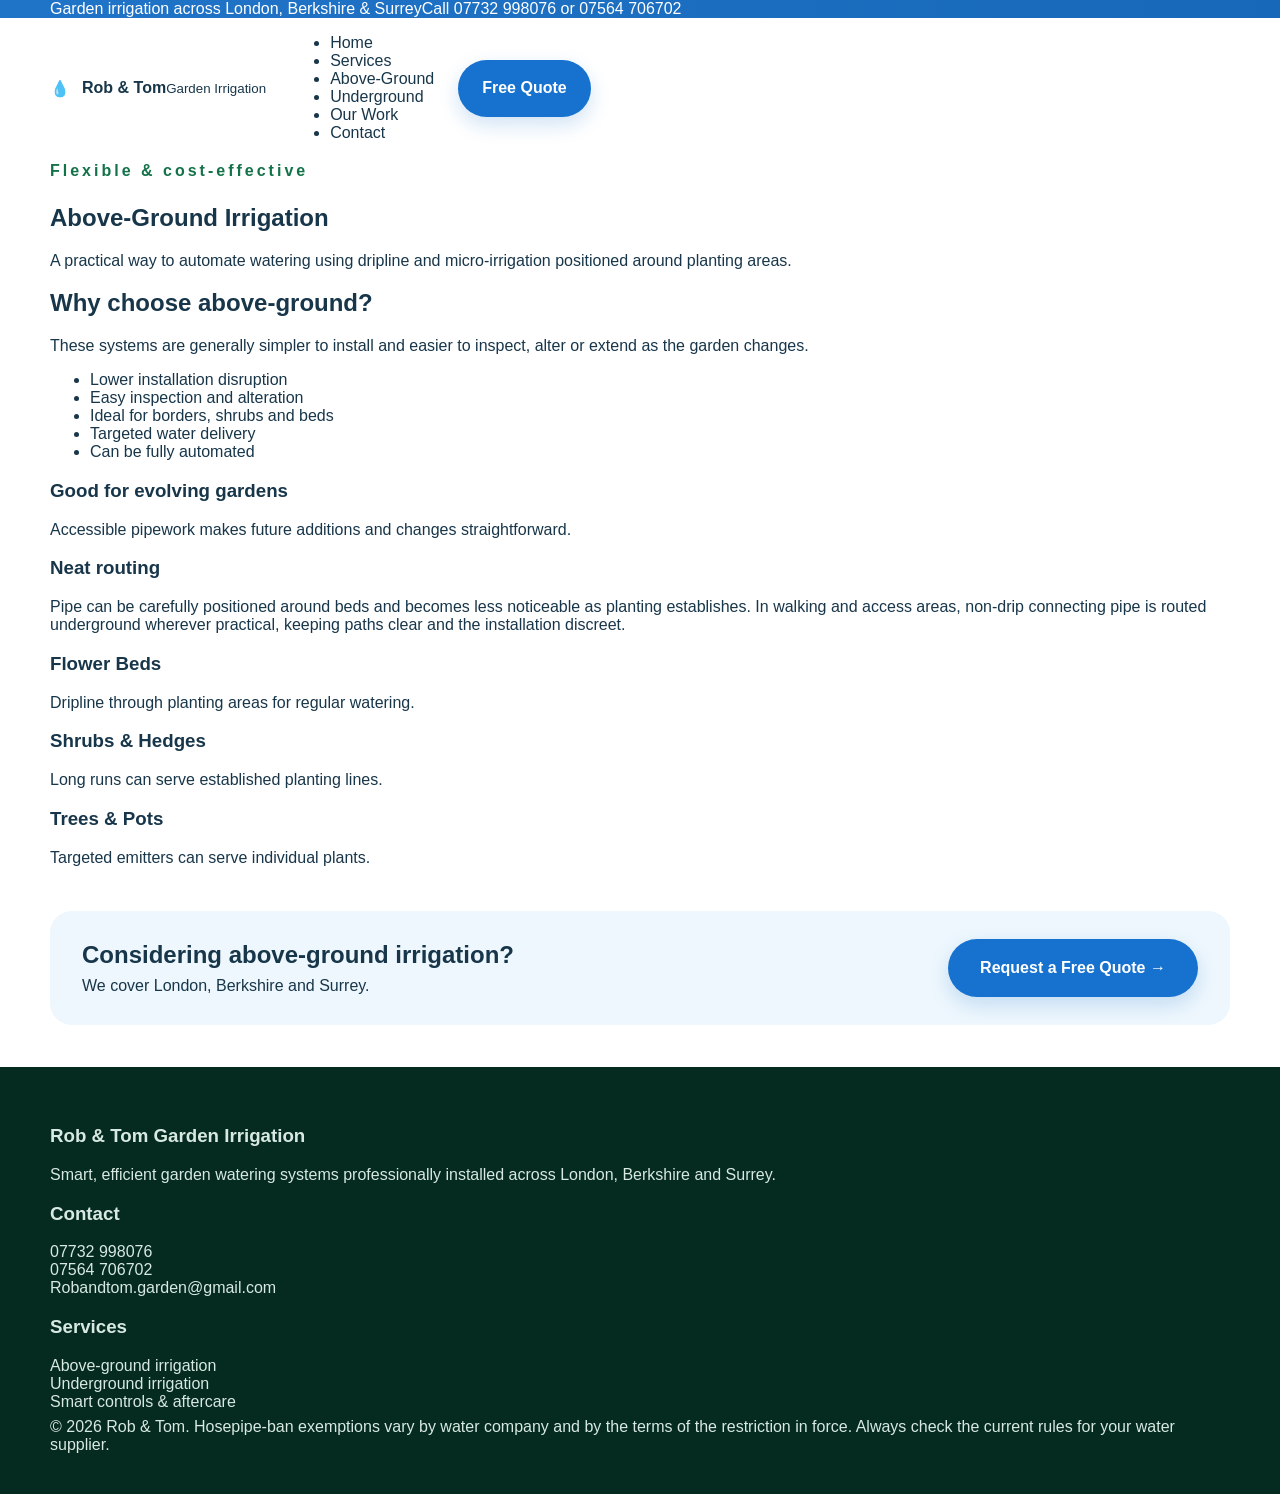
==== above-ground.html @ 2b103bba "Add files via upload" ====
<!doctype html><html lang="en"><head><meta charset="utf-8"><meta name="viewport" content="width=device-width,initial-scale=1"><title>Above-Ground Garden Irrigation | Rob & Tom</title><meta name="description" content="Above-ground drip irrigation systems in London, Berkshire and Surrey."><link rel="stylesheet" href="styles.css"></head><body><div class="topbar"><div class="wrap"><span>Garden irrigation across London, Berkshire &amp; Surrey</span><span>Call 07732 998076 or 07564 706702</span></div></div><header><div class="wrap nav"><a class="brand" href="index.html"><span class="mark">💧</span><span><b>Rob &amp; Tom</b><small>Garden Irrigation</small></span></a><nav><button class="menu-btn" aria-label="Open menu">☰</button><ul><li><a href="index.html" class="">Home</a></li><li><a href="services.html" class="">Services</a></li><li><a href="above-ground.html" class="active">Above-Ground</a></li><li><a href="underground.html" class="">Underground</a></li><li><a href="our-work.html" class="">Our Work</a></li><li><a href="contact.html" class="">Contact</a></li></ul></nav><a class="btn btn-primary" href="contact.html">Free Quote</a></div></header><main><section class="page-hero"><div class="wrap"><div class="eyebrow">Flexible &amp; cost-effective</div><h1>Above-Ground Irrigation</h1><p class="lead">A practical way to automate watering using dripline and micro-irrigation positioned around planting areas.</p></div></section><section><div class="wrap split"><div><h2>Why choose above-ground?</h2><p>These systems are generally simpler to install and easier to inspect, alter or extend as the garden changes.</p><ul class="checks"><li>Lower installation disruption</li><li>Easy inspection and alteration</li><li>Ideal for borders, shrubs and beds</li><li>Targeted water delivery</li><li>Can be fully automated</li></ul></div><div class="card"><h3>Good for evolving gardens</h3><p>Accessible pipework makes future additions and changes straightforward.</p><h3>Neat routing</h3><p>Pipe can be carefully positioned around beds and becomes less noticeable as planting establishes. In walking and access areas, non-drip connecting pipe is routed underground wherever practical, keeping paths clear and the installation discreet.</p></div></div></section><section class="soft"><div class="wrap"><div class="cards"><div class="card"><h3>Flower Beds</h3><p>Dripline through planting areas for regular watering.</p></div><div class="card"><h3>Shrubs &amp; Hedges</h3><p>Long runs can serve established planting lines.</p></div><div class="card"><h3>Trees &amp; Pots</h3><p>Targeted emitters can serve individual plants.</p></div></div></div></section><section class="quote-panel">
  <div class="wrap quote-panel-inner">

    <div>
      <h2>Considering above-ground irrigation?</h2>
      <p>We cover London, Berkshire and Surrey.</p>
    </div>

    <a class="btn btn-primary quote-button" href="contact.html">
      Request a Free Quote →
    </a>

  </div>
</section></main><footer><div class="wrap"><div class="footer-grid"><div><h3>Rob &amp; Tom Garden Irrigation</h3><p>Smart, efficient garden watering systems professionally installed across London, Berkshire and Surrey.</p></div><div><h3>Contact</h3><p><a href="tel:+447732998076">07732 998076</a><br><a href="tel:+447564706702">07564 706702</a><br><a href="mailto:robandtomwi@gmail.com">Robandtom.garden@gmail.com</a></p></div><div><h3>Services</h3><p><a href="above-ground.html">Above-ground irrigation</a><br><a href="underground.html">Underground irrigation</a><br><a href="services.html">Smart controls &amp; aftercare</a></p></div></div><div class="small">© 2026 Rob &amp; Tom. Hosepipe-ban exemptions vary by water company and by the terms of the restriction in force. Always check the current rules for your water supplier.</div></div></footer><script src="script.js"></script></body></html>
---- styles.css ----
/* =========================================================
   ROB & TOM GARDEN IRRIGATION
   Homepage styles
   Matched to the new index.html
   ========================================================= */


/* ---------- BASIC RESET ---------- */

* {
  box-sizing: border-box;
}

html {
  scroll-behavior: smooth;
}

body {
  margin: 0;
  font-family: Arial, Helvetica, sans-serif;
  color: #18364a;
  background: #ffffff;
}

img {
  display: block;
  max-width: 100%;
}

a {
  color: inherit;
  text-decoration: none;
}

.wrap {
  width: min(1180px, calc(100% - 40px));
  margin: 0 auto;
}


/* =========================================================
   TOP BAR
   ========================================================= */

.topbar {
  background: linear-gradient(90deg, #2074c8, #1768b8);
  color: #ffffff;
}

.topbar-inner {
  min-height: 46px;
  display: flex;
  justify-content: space-between;
  align-items: center;
  gap: 24px;
  font-size: 14px;
  font-weight: 600;
}


/* =========================================================
   HEADER
   ========================================================= */

.site-header {
  position: relative;
  z-index: 50;
  background: rgba(255, 255, 255, 0.98);
  border-bottom: 1px solid #e4edf2;
}

.nav {
  min-height: 106px;
  display: flex;
  align-items: center;
  gap: 24px;
}

.brand {
  display: flex;
  align-items: center;
  gap: 12px;
  flex-shrink: 0;
}

.brand-drop {
  font-size: 47px;
  line-height: 1;
}

.brand-text {
  display: flex;
  flex-direction: column;
}

.brand-text strong {
  color: #136b9f;
  font-size: 29px;
  line-height: 1;
}

.brand-text small {
  margin-top: 6px;
  color: #187344;
  font-size: 11px;
  font-weight: 800;
  letter-spacing: 3px;
}

.main-nav {
  margin-left: auto;
}

.nav-links {
  display: flex;
  align-items: center;
  gap: 24px;
  list-style: none;
  margin: 0;
  padding: 0;
}

.nav-links a {
  display: block;
  padding: 12px 0;
  color: #173448;
  font-size: 14px;
  font-weight: 600;
}

.nav-links a:hover,
.nav-links a.active {
  color: #176fc2;
}

.nav-links a.active {
  border-bottom: 2px solid #176fc2;
}

.menu-btn {
  display: none;
  border: 0;
  padding: 8px;
  background: transparent;
  color: #166ca0;
  font-size: 32px;
  cursor: pointer;
}


/* =========================================================
   BUTTONS
   ========================================================= */

.btn {
  display: inline-flex;
  align-items: center;
  justify-content: center;
  gap: 10px;

  border-radius: 999px;

  font-weight: 800;
  text-align: center;

  transition:
    transform 0.18s ease,
    box-shadow 0.18s ease;
}

.btn:hover {
  transform: translateY(-1px);
}

.header-quote {
  flex-shrink: 0;
  padding: 14px 20px;

  background: #1772cf;
  color: white;

  font-size: 13px;

  box-shadow: 0 6px 18px rgba(23, 114, 207, 0.17);
}

.btn-primary {
  min-height: 57px;
  padding: 0 24px;

  background: #1772cf;
  color: #ffffff;

  font-size: 16px;

  box-shadow: 0 8px 20px rgba(23, 114, 207, 0.2);
}

.btn-call {
  min-height: 57px;
  padding: 0 24px;

  background: #087844;
  color: #ffffff;

  font-size: 16px;

  box-shadow: 0 8px 20px rgba(8, 120, 68, 0.18);
}


/* =========================================================
   HERO
   ========================================================= */

.hero {
  position: relative;
  overflow: hidden;

  min-height: 720px;

  background: #ffffff;
}


/*
   Garden image.

   The page still works before hero-garden.png is uploaded.
   Until then you will simply see the light fallback background.
*/

   .hero-equipment {
  position: absolute;
  left: 3%;
  bottom: 18px;
  width: min(42vw, 620px);
  height: auto;
  z-index: 4;
  object-fit: contain;
  pointer-events: none;
}
.hero-garden {
  position: absolute;

  top: 0;
  right: 0;
  bottom: 0;
  left: 41%;

  z-index: 0;

  background-color: #edf7f1;

  background-image:
    linear-gradient(
      90deg,
      #ffffff 0%,
      rgba(255,255,255,0.97) 6%,
      rgba(255,255,255,0.78) 18%,
      rgba(255,255,255,0.28) 35%,
      rgba(255,255,255,0) 54%
    ),
    url("%20hero-garden.png");
  background-size: cover;
  background-position: center;
  background-repeat: no-repeat;
}


/*
   A soft white fade behind the text.
   This keeps the words readable without making
   the garden look like a rectangular photograph.
*/

.hero::after {
  content: "";

  position: absolute;
  inset: 0;

  z-index: 1;

  pointer-events: none;

  background:
    linear-gradient(
      90deg,
      #ffffff 0%,
      #ffffff 34%,
      rgba(255,255,255,0.94) 42%,
      rgba(255,255,255,0.56) 53%,
      rgba(255,255,255,0) 69%
    );
}

.hero-layout {
  position: relative;
  z-index: 3;

  min-height: 625px;

  display: flex;
  align-items: flex-start;

  padding-top: 62px;
  padding-bottom: 165px;
}

.hero-content {
  width: 56%;
  max-width: 675px;
}

.eyebrow {
  margin: 0 0 20px;

  color: #137248;

  font-size: 16px;
  line-height: 1.6;
  font-weight: 800;

  letter-spacing: 3px;
}

.hero h1 {
  margin: 0;

  font-size: clamp(52px, 5vw, 76px);
  line-height: 0.98;

  letter-spacing: -3px;
}

.hero h1 span {
  display: block;
}

.hero-green {
  color: #075c38;
}

.hero-blue {
  margin-top: 8px;
  color: #176cc4;
}

.hero-description {
  max-width: 590px;

  margin: 27px 0 0;

  color: #345367;

  font-size: 20px;
  line-height: 1.55;
}

.hero-script {
  margin: 20px 0 0;

  color: #13814e;

  font-family: Georgia, "Times New Roman", serif;
  font-style: italic;

  font-size: 31px;
  line-height: 1.1;
}

.hero-actions {
  display: flex;
  flex-wrap: wrap;

  gap: 12px;

  margin-top: 27px;
}


/* =========================================================
   IRRIGATION EQUIPMENT
   ========================================================= */

/*
   The index already contains the correct image position.

   It is deliberately hidden until we add the real
   hero-equipment.png file in the next step.

   This prevents a broken-image symbol appearing now.
*/

.hero-equipment {
    display: block;
    position: absolute;
    z-index: 4;
    left: 3%;
    bottom: 18px;
    width: min(42vw, 620px);
}

.hero-equipment img {
    display: block;
    width: 100%;
    height: auto;
}


/* =========================================================
   BENEFITS PANEL
   ========================================================= */

.benefits-panel {
  position: absolute;

  z-index: 8;

  left: 50%;
  bottom: 24px;

  transform: translateX(-50%);

  display: grid;
  grid-template-columns: repeat(4, 1fr);

  background: rgba(255, 255, 255, 0.97);

  border: 1px solid rgba(215, 229, 236, 0.95);
  border-radius: 23px;

  box-shadow: 0 15px 42px rgba(29, 65, 79, 0.15);

  padding: 22px 15px;
}

.benefit {
  display: flex;
  align-items: flex-start;
  gap: 12px;

  min-width: 0;

  padding: 9px 18px;

  border-right: 1px solid #dce8ed;
}

.benefit:last-child {
  border-right: none;
}

.benefit-icon {
  flex-shrink: 0;

  width: 38px;

  font-size: 29px;
  line-height: 1;
}

.benefit strong {
  color: #08633d;

  font-size: 12px;

  letter-spacing: 0.5px;
}

.benefit p {
  margin: 7px 0 0;

  color: #536a77;

  font-size: 13px;
  line-height: 1.45;
}


/* =========================================================
   INTRO SECTION
   ========================================================= */

.intro-section {
  padding: 90px 0;
}

.section-label {
  margin: 0;

  color: #157345;

  font-size: 13px;
  font-weight: 800;

  letter-spacing: 2.5px;
}

.intro-section h2,
.technology-section h2,
.hosepipe-section h2,
.final-cta h2 {
  margin: 14px 0 18px;

  color: #073f2b;

  font-size: clamp(35px, 4vw, 50px);
  line-height: 1.1;

  letter-spacing: -1px;
}

.section-lead {
  max-width: 850px;

  margin: 0;

  color: #566c78;

  font-size: 19px;
  line-height: 1.65;
}


/* =========================================================
   SERVICE CARDS
   ========================================================= */

.service-cards {
  display: grid;
  grid-template-columns: repeat(3, 1fr);

  gap: 22px;

  margin-top: 42px;
}

.service-card {
  padding: 30px;

  background: #f5fafb;

  border: 1px solid #e1ecef;
  border-radius: 21px;
}

.service-card h3 {
  margin: 0 0 16px;

  color: #0b6040;

  font-size: 23px;
}

.service-card p {
  margin: 0;

  color: #58707c;

  font-size: 16px;
  line-height: 1.65;
}

.service-card a {
  display: inline-block;

  margin-top: 22px;

  color: #176fc2;

  font-weight: 800;
}


/* =========================================================
   TECHNOLOGY SECTION
   ========================================================= */

.technology-section {
  padding: 90px 0;

  background: #eef8f4;
}

.technology-grid {
  display: grid;
  grid-template-columns: 1.05fr 0.95fr;

  gap: 65px;

  align-items: center;
}

.technology-section p {
  color: #536b77;

  font-size: 17px;
  line-height: 1.7;
}

.feature-list {
  display: grid;
  gap: 14px;

  list-style: none;

  margin: 0;
  padding: 0;
}

.feature-list li {
  padding: 18px 20px;

  background: #ffffff;

  border-radius: 15px;

  color: #365864;

  font-weight: 700;

  box-shadow: 0 6px 20px rgba(26, 68, 74, 0.06);
}


/* =========================================================
   HOSEPIPE SECTION
   ========================================================= */

.hosepipe-section {
  padding: 82px 0;
}

.hosepipe-box {
  padding: 52px;

  background:
    linear-gradient(
      135deg,
      #e9f7ff,
      #f1fbf5
    );

  border-radius: 27px;
}

.hosepipe-box > div {
  max-width: 830px;
}

.hosepipe-box p {
  color: #526a76;

  font-size: 17px;
  line-height: 1.65;
}

.small-note {
  font-size: 14px !important;
}


/* =========================================================
   FINAL CTA
   ========================================================= */

.final-cta {
  padding: 85px 0;

  background: #073d2a;

  color: #ffffff;

  text-align: center;
}

.final-cta h2 {
  color: #ffffff;
}

.final-cta p {
  margin: 0;

  color: #d6e9e0;

  font-size: 19px;
}

.final-actions {
  display: flex;
  justify-content: center;
  flex-wrap: wrap;

  gap: 14px;

  margin-top: 28px;
}


/* =========================================================
   FOOTER
   ========================================================= */

footer {
  padding: 40px 0;

  background: #052a20;

  color: #d7e9e1;
}

.footer-inner {
  display: flex;
  justify-content: space-between;

  gap: 30px;
}

footer p {
  margin: 7px 0;
}


/* =========================================================
   TABLET / MOBILE
   ========================================================= */

@media (max-width: 900px) {

  .wrap {
    width: calc(100% - 30px);
  }


  /* HEADER */

  .topbar {
    display: none;
  }

  .nav {
    min-height: 104px;
  }

  .brand-drop {
    font-size: 42px;
  }

  .brand-text strong {
    font-size: 26px;
  }

  .brand-text small {
    font-size: 9px;
    letter-spacing: 2.5px;
  }

  .header-quote {
    display: none;
  }

  .menu-btn {
    display: block;
  }

  .main-nav {
    margin-left: auto;
  }

  .nav-links {
    display: none;

    position: absolute;

    top: 104px;
    left: 0;
    right: 0;

    z-index: 100;

    flex-direction: column;
    align-items: stretch;

    gap: 0;

    padding: 15px 24px 25px;

    background: #ffffff;

    border-top: 1px solid #e8eef1;

    box-shadow: 0 12px 25px rgba(18, 52, 66, 0.12);
  }

  .nav-links.open {
    display: flex;
  }

  .nav-links a {
    padding: 14px 4px;

    font-size: 17px;

    border-bottom: 1px solid #edf2f4;
  }


  /* =======================================================
     MOBILE HERO

     Important:
     hero-garden stays ABSOLUTE.

     Therefore it cannot jump above the text even though
     the garden div comes before the text in index.html.
     ======================================================= */

  .hero {
    min-height: 900px;

    background: #ffffff;
  }

  .hero-garden {
    position: absolute;

    top: 400px;
    right: 0;
    bottom: 0;
    left: 0;

    min-height: 500px;

    background-image:
      linear-gradient(
        180deg,
        #ffffff 0%,
        rgba(255,255,255,0.94) 8%,
        rgba(255,255,255,0.58) 20%,
        rgba(255,255,255,0.08) 42%,
        rgba(255,255,255,0) 58%
      ),
      url("%20hero-garden.png");

    background-size: cover;
    background-position: center;
  }

  .hero::after {
    background:
      linear-gradient(
        180deg,
        #ffffff 0%,
        #ffffff 42%,
        rgba(255,255,255,0.96) 48%,
        rgba(255,255,255,0.48) 61%,
        rgba(255,255,255,0) 75%
      );
  }

  .hero-layout {
    min-height: 760px;

    display: block;

    padding-top: 45px;
    padding-bottom: 240px;
  }

  .hero-content {
    width: 100%;
    max-width: 640px;
  }

  .eyebrow {
    margin-bottom: 18px;

    font-size: 14px;
    line-height: 1.55;

    letter-spacing: 2.4px;
  }

  .hero h1 {
    max-width: 650px;

    font-size: clamp(48px, 10vw, 67px);

    line-height: 0.98;

    letter-spacing: -2px;
  }

  .hero-blue {
    margin-top: 8px;
  }

  .hero-description {
    max-width: 610px;

    margin-top: 24px;

    font-size: 19px;
    line-height: 1.55;
  }

  .hero-script {
    margin-top: 20px;

    font-size: 32px;
  }

  .hero-actions {
    display: grid;
    grid-template-columns: 1fr 1fr;

    max-width: 610px;

    gap: 11px;

    margin-top: 26px;
  }

  .hero-actions .btn {
    min-height: 58px;

    padding-left: 16px;
    padding-right: 16px;

    font-size: 15px;
  }


  /* BENEFITS */

  .benefits-panel {
    bottom: 18px;

    grid-template-columns: 1fr 1fr;

    padding: 15px;

    border-radius: 20px;
  }

  .benefit {
    padding: 15px 12px;

    border-right: none;
    border-bottom: 1px solid #e0e9ed;
  }

  .benefit:nth-child(odd) {
    border-right: 1px solid #e0e9ed;
  }

  .benefit:nth-last-child(-n + 2) {
    border-bottom: none;
  }


  /* LOWER PAGE */

  .service-cards {
    grid-template-columns: 1fr;
  }

  .technology-grid {
    grid-template-columns: 1fr;

    gap: 35px;
  }

  .footer-inner {
    flex-direction: column;
  }
}


/* =========================================================
   SMALL PHONES
   ========================================================= */

@media (max-width: 560px) {

  .wrap {
    width: calc(100% - 28px);
  }


  /* HEADER */

  .nav {
    min-height: 98px;
  }

  .brand {
    gap: 8px;
  }

  .brand-drop {
    font-size: 38px;
  }

  .brand-text strong {
    font-size: 24px;
  }

  .brand-text small {
    margin-top: 5px;

    font-size: 8px;
    letter-spacing: 2.2px;
  }

  .menu-btn {
    font-size: 30px;
  }

  .nav-links {
    top: 98px;
  }


  /* HERO */

  .hero {
    min-height: 1030px;
  }

  .hero-garden {
    top: 570px;

    min-height: 460px;

    background-position: 60% center;
  }

  .hero::after {
    background:
      linear-gradient(
        180deg,
        #ffffff 0%,
        #ffffff 52%,
        rgba(255,255,255,0.9) 58%,
        rgba(255,255,255,0.36) 70%,
        rgba(255,255,255,0) 82%
      );
  }

  .hero-layout {
    min-height: 860px;

    padding-top: 38px;
    padding-bottom: 270px;
  }

  .eyebrow {
    font-size: 13px;

    letter-spacing: 2px;
  }

  .hero h1 {
    font-size: clamp(43px, 12vw, 56px);

    letter-spacing: -1.8px;
  }

  .hero-description {
    margin-top: 22px;

    font-size: 18px;
    line-height: 1.55;
  }

  .hero-script {
    margin-top: 19px;

    font-size: 30px;
  }

  .hero-actions {
    grid-template-columns: 1fr;

    gap: 10px;

    margin-top: 24px;
  }

  .hero-actions .btn {
    width: 100%;

    min-height: 59px;

    font-size: 16px;
  }


  /* BENEFITS */

  .benefits-panel {
    bottom: 14px;

    grid-template-columns: 1fr 1fr;

    padding: 10px;
  }

  .benefit {
    display: block;

    padding: 12px 9px;
  }

  .benefit-icon {
    margin-bottom: 8px;

    font-size: 25px;
  }

  .benefit strong {
    font-size: 11px;
  }

  .benefit p {
    margin-top: 5px;

    font-size: 12px;
    line-height: 1.4;
  }


  /* LOWER SECTIONS */

  .intro-section,
  .technology-section,
  .hosepipe-section,
  .final-cta {
    padding-top: 62px;
    padding-bottom: 62px;
  }

  .intro-section h2,
  .technology-section h2,
  .hosepipe-section h2,
  .final-cta h2 {
    font-size: 34px;
  }

  .section-lead {
    font-size: 18px;
  }

  .service-card {
    padding: 25px;
  }

  .hosepipe-box {
    padding: 28px 21px;
  }
  }
/* =========================================================
   FINAL HERO LAYOUT
   Uses the real hero-garden.png and Hero-equipment.png
   ========================================================= */

/* Garden */
.hero-garden {
    position: absolute !important;
    z-index: 0 !important;

    background-image: url("hero-garden.png") !important;
    background-size: contain !important;
    background-position: right center !important;
    background-repeat: no-repeat !important;
    background-color: transparent !important;
}

/* Keep text/buttons above both images */
.hero-content {
    position: relative;
    z-index: 5 !important;
}

.hero-actions {
    position: relative;
    z-index: 6 !important;
}

/* Equipment */
.hero-equipment {
    position: absolute !important;

    /* nearly same tablet size in both orientations */
    width: min(520px, 72vw) !important;

    left: 2% !important;
    bottom: 55px !important;

    /* behind the text/buttons, but above garden */
    z-index: 2 !important;

    pointer-events: none;
}

.hero-equipment img {
    width: 100% !important;
    height: auto !important;
    display: block;
}

/* No artificial white fade over the garden */
.hero::after {
    display: none !important;
}


/* =========================
   LANDSCAPE
   ========================= */
@media (orientation: landscape) {

    .hero-garden {
        top: 0 !important;
        right: 0 !important;
        bottom: 0 !important;

        /* allows garden to extend behind
           Irrigation / Watering Systems */
        left: 25% !important;
    }

    .hero-equipment {
        width: min(520px, 36vw) !important;
        left: 3% !important;
        bottom: 55px !important;
    }
}


/* =========================
   PORTRAIT
   ========================= */
@media (orientation: portrait) {

    .hero-garden {
        top: 430px !important;
        right: 0 !important;
        bottom: 0 !important;
        left: 0 !important;

        min-height: 520px !important;
        background-position: right center !important;
    }

    .hero-equipment {
        width: min(500px, 68vw) !important;
        left: 3% !important;
        bottom: 95px !important;
    }
}


/* Benefits panel */
.benefits-panel {
    bottom: -150px !important;
    transform: translateX(-50%) !important;
}

.hero {
    margin-bottom: 150px;
}
@media (orientation: portrait) {
    .hero-equipment {
        width: min(430px, 58vw) !important;
        left: 4% !important;
        bottom: 55px !important;
    }
}
@media (orientation: portrait) {

    .hero-actions {
        transform: translateY(45px) !important;
    }

    .hero-equipment {
        transform: translateY(45px) !important;
    }
}
/* PORTRAIT - move buttons + equipment further down */
@media (orientation: portrait) {

    .hero-actions {
        transform: translateY(100px) !important;
    }

    .hero-equipment {
        transform: translateY(120px) !important;
    }
}
/* PORTRAIT - equipment position only */
@media (orientation: portrait) {

    .hero-equipment {
        top: 820px !important;
        bottom: auto !important;
        transform: none !important;
    }

}
/* PORTRAIT - lower the information/benefits bar */
@media (orientation: portrait) {

    .benefits-panel {
        bottom: -230px !important;
    }

    .hero {
        margin-bottom: 230px !important;
    }
}
/* PORTRAIT - allow lower hero elements to remain visible */
@media (orientation: portrait) {

    .hero {
        overflow: visible !important;
        margin-bottom: 300px !important;
    }

}
/* PORTRAIT - move benefits panel lower */
@media (orientation: portrait) {
    .benefits-panel {
        bottom: -300px !important;
    }

    .hero {
        margin-bottom: 450px !important;
    }
}
/* LANDSCAPE - closer to preferred hero layout */
@media (orientation: landscape) {

    .hero-equipment {
        bottom: 35px !important;
        left: 3% !important;
        width: min(580px, 41vw) !important;
        z-index: 2 !important;
    }

    .benefits-panel {
        bottom: -40px !important;
        z-index: 8 !important;
    }

    .hero {
        margin-bottom: 90px !important;
        overflow: visible !important;
    }

    .hero-content {
        position: relative;
        z-index: 5 !important;
    }

    .hero h1 {
        text-shadow:
            0 0 10px rgba(255,255,255,0.95),
            0 0 18px rgba(255,255,255,0.85);
    }

    .hero-description {
        text-shadow:
            0 0 8px rgba(255,255,255,0.95),
            0 0 14px rgba(255,255,255,0.85);
    }
}
/* LANDSCAPE - small text readable without white rectangle */
@media (orientation: landscape) {

    .hero-description {
        position: relative;
        z-index: 6 !important;

        background: none !important;
        padding: 0 !important;

        color: #344f5c !important;

        text-shadow:
            -2px -2px 3px rgba(255,255,255,1),
             2px -2px 3px rgba(255,255,255,1),
            -2px  2px 3px rgba(255,255,255,1),
             2px  2px 3px rgba(255,255,255,1),
             0 0 9px rgba(255,255,255,1),
             0 0 16px rgba(255,255,255,0.95);
    }
}
/* =========================================
   SERVICE PAGE COMPARISON + QUOTE
   ========================================= */

.compare-mobile {
  display: none;
}

.compare {
  width: 100%;
  border-collapse: separate;
  border-spacing: 0;
  overflow: hidden;
  border-radius: 16px;
  background: #fff;
}

.compare th,
.compare td {
  padding: 16px 18px;
  text-align: left;
  border-bottom: 1px solid #dfe9ee;
}

.compare th {
  font-weight: 800;
}

.compare th:nth-child(2) {
  color: #0b7645;
  background: #edf8f1;
}

.compare th:nth-child(3) {
  color: #176fc2;
  background: #eef6fd;
}

.quote-panel {
  padding: 28px 0 42px;
}

.quote-panel-inner {
  background: #eef7fd;
  border-radius: 22px;
  padding: 28px 32px;
  display: flex;
  align-items: center;
  justify-content: space-between;
  gap: 28px;
}

.quote-panel h2 {
  margin: 0 0 8px;
}

.quote-panel p {
  margin: 0;
}

.quote-button {
  flex-shrink: 0;
  min-width: 250px;
  min-height: 58px;
}


/* MOBILE / NARROW TABLET */

@media (max-width: 700px) {

  .compare-wide {
    display: none;
  }

  .compare-mobile {
    display: grid;
    gap: 12px;
  }

  .compare-card {
    background: #ffffff;
    border: 1px solid #dfe9ee;
    border-radius: 14px;
    padding: 15px 17px;
    box-shadow: 0 5px 16px rgba(18, 52, 66, 0.05);
  }

  .compare-card strong {
    display: block;
    margin-bottom: 8px;
    color: #173d50;
    font-size: 17px;
  }

  .compare-card span {
    display: block;
    margin: 4px 0;
    line-height: 1.45;
  }

  .compare-card span:first-of-type b {
    color: #0b7645;
  }

  .compare-card span:last-of-type b {
    color: #176fc2;
  }

  .quote-panel-inner {
    display: block;
    padding: 24px 20px;
  }

  .quote-button {
    display: flex;
    width: 100%;
    margin-top: 20px;
    min-width: 0;
  }
}
/* =========================================
   SIMPLE CONTACT PAGE
   ========================================= */

.contact-simple {
  padding: 10px 0 70px;
}

.contact-simple-item {
  display: flex;
  align-items: center;
  gap: 22px;
  margin: 28px 0;
}

.contact-icon {
  width: 72px;
  height: 72px;
  flex: 0 0 72px;

  display: flex;
  align-items: center;
  justify-content: center;

  border-radius: 50%;
  background: #eef7fd;

  color: #1772cf;
  font-size: 32px;
}

.contact-simple-item h2 {
  margin: 0 0 7px;
  color: #173d50;
}

.contact-simple-item p {
  margin: 0;
  font-size: 20px;
  line-height: 1.5;
}

.contact-simple-item a {
  color: #1772cf;
  text-decoration: none;
}

.contact-closing {
  margin-top: 45px;
  padding-top: 32px;

  border-top: 1px solid #dce9f0;

  text-align: center;
}

.contact-closing p {
  margin: 0 0 16px;
  font-size: 22px;
  color: #173d50;
}

.contact-closing strong {
  color: #0b7645;
  font-size: 20px;
  font-style: italic;
  font-weight: 600;
}

@media (max-width: 700px) {

  .contact-simple-item {
    gap: 16px;
    align-items: flex-start;
  }

  .contact-icon {
    width: 58px;
    height: 58px;
    flex-basis: 58px;
    font-size: 26px;
  }

  .contact-simple-item p {
    font-size: 18px;
  }
}
/* =========================================
   TABLET / MOBILE NAVIGATION FIX
   ========================================= */

@media (max-width: 900px) {

  /* Keep logo and hamburger neatly on one line */
  .nav {
    position: relative;
    min-height: 90px !important;
    display: flex;
    align-items: center;
  }

  /* Hide navigation links until hamburger is pressed */
  .nav nav ul {
    display: none !important;

    position: absolute;
    top: 90px;
    left: 0;
    right: 0;

    margin: 0;
    padding: 12px 22px 18px;

    list-style: none;

    background: #ffffff;
    border-top: 1px solid #e8eef1;
    box-shadow: 0 12px 25px rgba(18, 52, 66, 0.12);

    z-index: 100;
  }

  /* Show menu after hamburger is pressed */
  .nav nav ul.open {
    display: flex !important;
    flex-direction: column;
  }

  .nav nav ul li {
    margin: 0;
    padding: 0;
  }

  .nav nav ul a {
    display: block;
    padding: 13px 4px;

    font-size: 17px;
    text-decoration: none;

    border-bottom: 1px solid #edf2f4;
  }

  /* Hamburger */
  .menu-btn {
    display: block !important;
    font-size: 30px;
    cursor: pointer;
  }

  /* Hide the separate header Free Quote button on small screens */
  .nav > .btn.btn-primary {
    display: none !important;
  }
}
/* =========================================================
   ABOUT ROB & TOM - HOMEPAGE
   ========================================================= */

.about-home {
    padding: 80px 0;
    background: #ffffff;
}

.about-home-inner {
    max-width: 1050px;
    margin: 0 auto;
}

.about-home-heading {
    margin-bottom: 28px;
}

.about-home-heading .eyebrow {
    color: #08764f;
    font-weight: 800;
    letter-spacing: 3px;
    text-transform: uppercase;
    margin-bottom: 14px;
}

.about-home-heading h2 {
    margin: 0;
    color: #173f50;
    font-size: clamp(30px, 4vw, 44px);
    line-height: 1.15;
}

.about-home-text {
    max-width: 900px;
}

.about-home-text p {
    color: #405965;
    font-size: 18px;
    line-height: 1.7;
    margin: 0 0 20px;
}

.about-home-tagline {
    display: block;
    margin-top: 30px;
    color: #168454;
    font-family: Georgia, "Times New Roman", serif;
    font-size: 27px;
    line-height: 1.25;
    font-style: italic;
    font-weight: 600;
}

/* About section - tablet and mobile */
@media (max-width: 768px) {
    .about-home {
        padding: 55px 0;
    }

    .about-home-heading {
        margin-bottom: 22px;
    }

    .about-home-heading h2 {
        font-size: 30px;
    }

    .about-home-text p {
        font-size: 17px;
        line-height: 1.6;
    }

    .about-home-tagline {
        margin-top: 25px;
        font-size: 24px;
    }
}
/* Reduce gap above About section */
.about-home {
    padding-top: 45px;
}
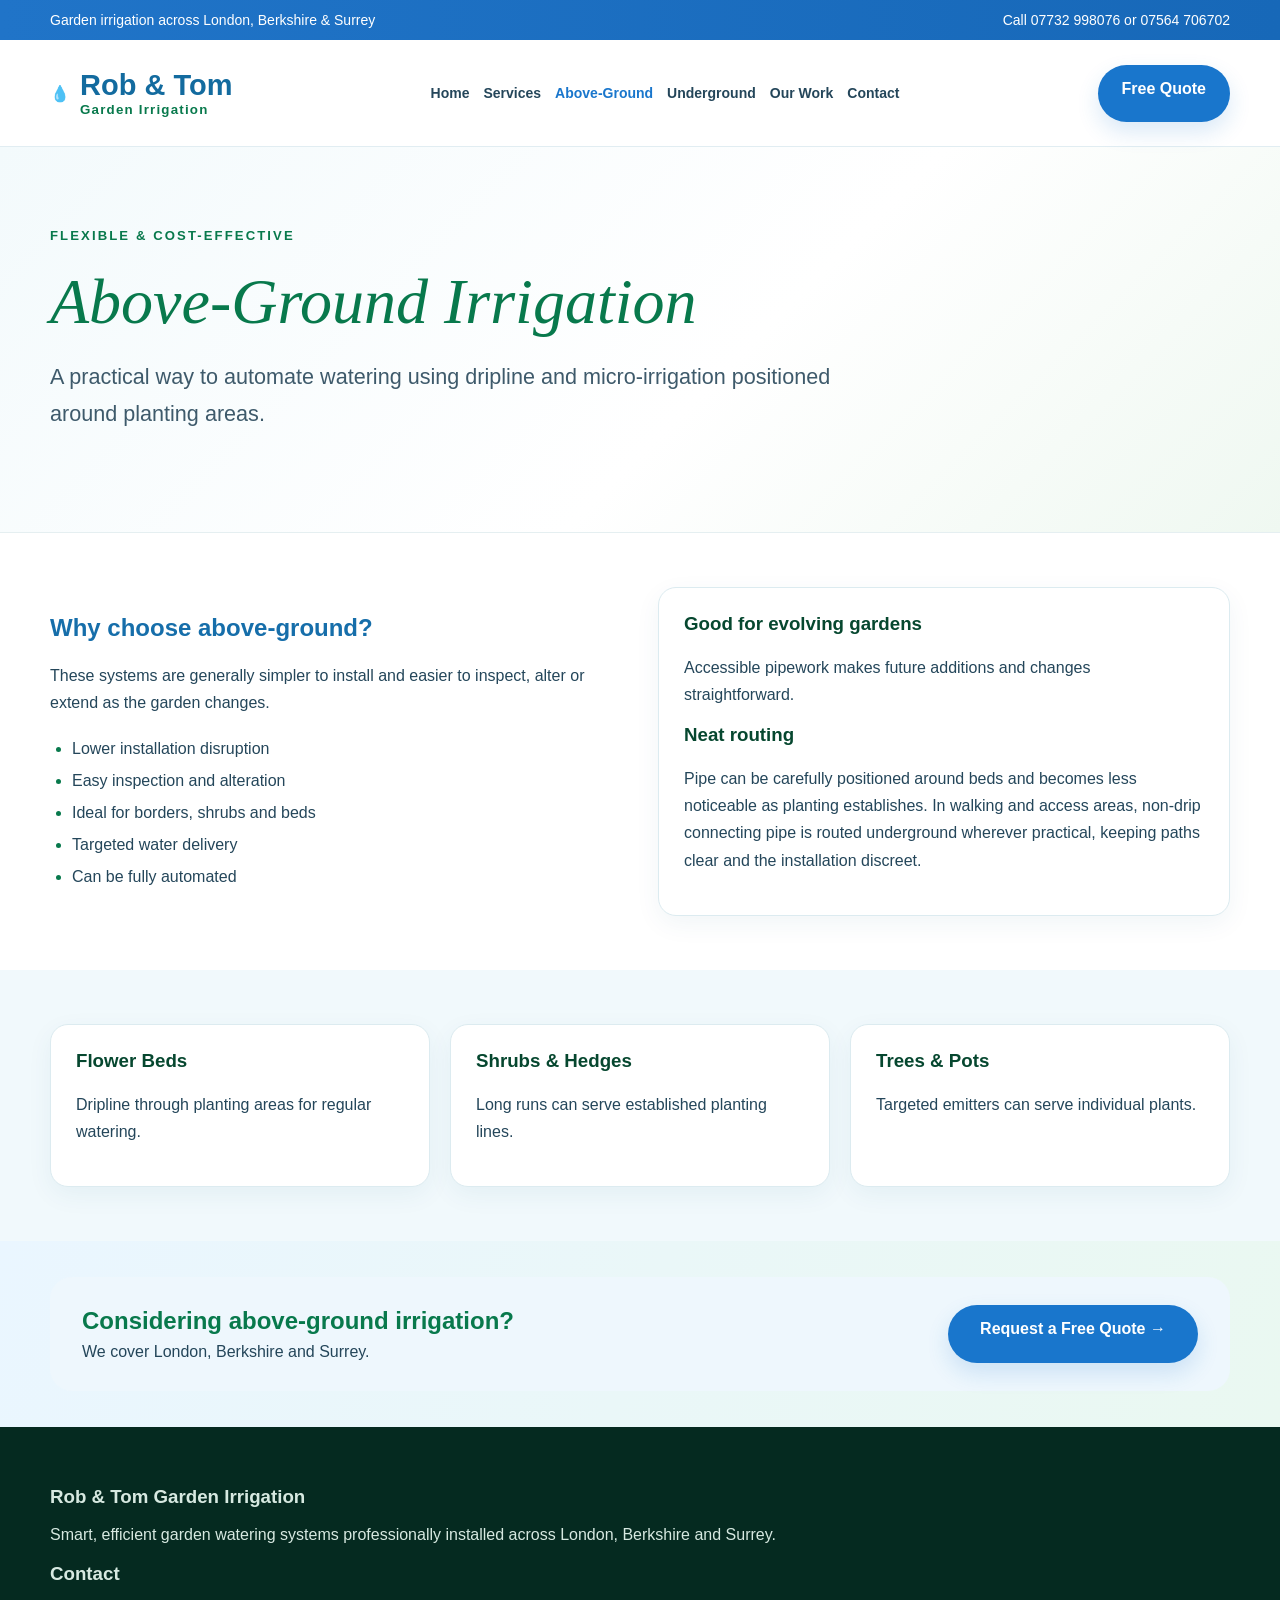
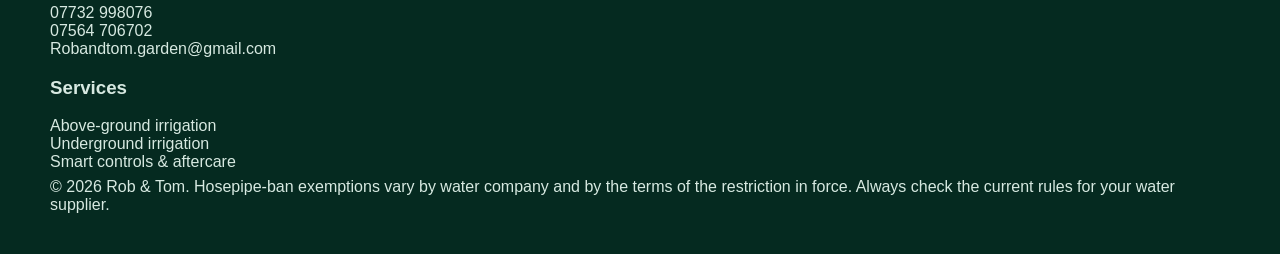
==== commit 021028cb: "Add files via upload" ====
--- a/above-ground.html
+++ b/above-ground.html
@@ -1,4 +1,4 @@
-<!doctype html><html lang="en"><head><meta charset="utf-8"><meta name="viewport" content="width=device-width,initial-scale=1"><title>Above-Ground Garden Irrigation | Rob & Tom</title><meta name="description" content="Above-ground drip irrigation systems in London, Berkshire and Surrey."><link rel="stylesheet" href="styles.css"></head><body><div class="topbar"><div class="wrap"><span>Garden irrigation across London, Berkshire &amp; Surrey</span><span>Call 07732 998076 or 07564 706702</span></div></div><header><div class="wrap nav"><a class="brand" href="index.html"><span class="mark">💧</span><span><b>Rob &amp; Tom</b><small>Garden Irrigation</small></span></a><nav><button class="menu-btn" aria-label="Open menu">☰</button><ul><li><a href="index.html" class="">Home</a></li><li><a href="services.html" class="">Services</a></li><li><a href="above-ground.html" class="active">Above-Ground</a></li><li><a href="underground.html" class="">Underground</a></li><li><a href="our-work.html" class="">Our Work</a></li><li><a href="contact.html" class="">Contact</a></li></ul></nav><a class="btn btn-primary" href="contact.html">Free Quote</a></div></header><main><section class="page-hero"><div class="wrap"><div class="eyebrow">Flexible &amp; cost-effective</div><h1>Above-Ground Irrigation</h1><p class="lead">A practical way to automate watering using dripline and micro-irrigation positioned around planting areas.</p></div></section><section><div class="wrap split"><div><h2>Why choose above-ground?</h2><p>These systems are generally simpler to install and easier to inspect, alter or extend as the garden changes.</p><ul class="checks"><li>Lower installation disruption</li><li>Easy inspection and alteration</li><li>Ideal for borders, shrubs and beds</li><li>Targeted water delivery</li><li>Can be fully automated</li></ul></div><div class="card"><h3>Good for evolving gardens</h3><p>Accessible pipework makes future additions and changes straightforward.</p><h3>Neat routing</h3><p>Pipe can be carefully positioned around beds and becomes less noticeable as planting establishes. In walking and access areas, non-drip connecting pipe is routed underground wherever practical, keeping paths clear and the installation discreet.</p></div></div></section><section class="soft"><div class="wrap"><div class="cards"><div class="card"><h3>Flower Beds</h3><p>Dripline through planting areas for regular watering.</p></div><div class="card"><h3>Shrubs &amp; Hedges</h3><p>Long runs can serve established planting lines.</p></div><div class="card"><h3>Trees &amp; Pots</h3><p>Targeted emitters can serve individual plants.</p></div></div></div></section><section class="quote-panel">
+<!doctype html><html lang="en"><head><meta charset="utf-8"><meta name="viewport" content="width=device-width,initial-scale=1"><title>Above-Ground Garden Irrigation | Rob & Tom</title><meta name="description" content="Above-ground drip irrigation systems in London, Berkshire and Surrey."><link rel="stylesheet" href="styles.css"><link rel="stylesheet" href="subpage-theme.css"></head><body><div class="topbar"><div class="wrap"><span>Garden irrigation across London, Berkshire &amp; Surrey</span><span>Call 07732 998076 or 07564 706702</span></div></div><header><div class="wrap nav"><a class="brand" href="index.html"><span class="mark">💧</span><span><b>Rob &amp; Tom</b><small>Garden Irrigation</small></span></a><nav><button class="menu-btn" aria-label="Open menu">☰</button><ul><li><a href="index.html" class="">Home</a></li><li><a href="services.html" class="">Services</a></li><li><a href="above-ground.html" class="active">Above-Ground</a></li><li><a href="underground.html" class="">Underground</a></li><li><a href="our-work.html" class="">Our Work</a></li><li><a href="contact.html" class="">Contact</a></li></ul></nav><a class="btn btn-primary" href="contact.html">Free Quote</a></div></header><main><section class="page-hero"><div class="wrap"><div class="eyebrow">Flexible &amp; cost-effective</div><h1>Above-Ground Irrigation</h1><p class="lead">A practical way to automate watering using dripline and micro-irrigation positioned around planting areas.</p></div></section><section><div class="wrap split"><div><h2>Why choose above-ground?</h2><p>These systems are generally simpler to install and easier to inspect, alter or extend as the garden changes.</p><ul class="checks"><li>Lower installation disruption</li><li>Easy inspection and alteration</li><li>Ideal for borders, shrubs and beds</li><li>Targeted water delivery</li><li>Can be fully automated</li></ul></div><div class="card"><h3>Good for evolving gardens</h3><p>Accessible pipework makes future additions and changes straightforward.</p><h3>Neat routing</h3><p>Pipe can be carefully positioned around beds and becomes less noticeable as planting establishes. In walking and access areas, non-drip connecting pipe is routed underground wherever practical, keeping paths clear and the installation discreet.</p></div></div></section><section class="soft"><div class="wrap"><div class="cards"><div class="card"><h3>Flower Beds</h3><p>Dripline through planting areas for regular watering.</p></div><div class="card"><h3>Shrubs &amp; Hedges</h3><p>Long runs can serve established planting lines.</p></div><div class="card"><h3>Trees &amp; Pots</h3><p>Targeted emitters can serve individual plants.</p></div></div></div></section><section class="quote-panel">
   <div class="wrap quote-panel-inner">
 
     <div>
--- a/styles.css
+++ b/styles.css
@@ -1758,3 +1758,212 @@
 .about-home {
     padding-top: 45px;
 }
+
+/* =========================================================
+   APPROVED PREVIEW: portrait spacing and blue intro statement
+   27 October 2026. Desktop and landscape are unchanged.
+   ========================================================= */
+.intro-statement {
+  color: #1675cf;
+  font-family: Georgia, "Times New Roman", serif;
+  font-style: italic;
+  font-size: clamp(24px, 3.2vw, 34px);
+  line-height: 1.2;
+  margin: 0 0 42px;
+  max-width: 1080px;
+}
+.areas-we-cover p + p { margin-top: 12px; }
+@media (orientation: portrait) {
+  /* Put the two CTAs lower, within the garden photograph. */
+  .hero-actions { transform: translateY(230px) !important; }
+  /* Close the excessive white gap after the four benefits. */
+  .hero { margin-bottom: 335px !important; }
+  .intro-section { padding-top: 32px !important; }
+  /* Leave deliberate breathing room below the blue statement. */
+  .intro-statement { margin-bottom: 42px; }
+}
+@media (orientation: portrait) and (max-width: 700px) {
+  .hero-actions { transform: translateY(160px) !important; }
+  .hero { margin-bottom: 330px !important; }
+  .intro-statement { font-size: 24px; }
+}
+
+/* Approved mobile refinement: 27 Oct 2026 */
+@media (orientation: portrait) {
+  /* Lower both hero buttons further without affecting landscape. */
+  .hero-actions { transform: translateY(315px) !important; }
+  /* Keep benefits cleanly integrated into the white page. */
+  .benefits-panel {
+    background: #fff !important;
+    border: 0 !important;
+    box-shadow: none !important;
+  }
+  /* A little less white space after the benefits. */
+  .hero { margin-bottom: 305px !important; }
+  .intro-section { padding-top: 20px !important; }
+  /* Match the approved design: modest gap before green eyebrow. */
+  .intro-statement { margin-bottom: 24px !important; }
+}
+@media (orientation: portrait) and (max-width: 700px) {
+  .hero-actions { transform: translateY(245px) !important; }
+  .hero { margin-bottom: 300px !important; }
+}
+
+
+/* 27 Oct: phone-only hero action fix. Keep tablet/desktop unchanged. */
+@media screen and (max-width: 560px) and (orientation: portrait) {
+  .hero-actions {
+    transform: none !important;
+    position: relative !important;
+    top: auto !important;
+    bottom: auto !important;
+    margin-top: 18px !important;
+    display: flex !important;
+    flex-direction: row !important;
+    flex-wrap: wrap !important;
+    justify-content: center !important;
+    gap: 10px !important;
+    width: 100% !important;
+  }
+  .hero-actions .btn {
+    width: auto !important;
+    flex: 0 1 auto !important;
+    min-height: 42px !important;
+    padding: 10px 14px !important;
+    font-size: 14px !important;
+    line-height: 1.2 !important;
+  }
+}
+
+
+/* Narrow phones ONLY: raise the four benefits and remove all outer shadows.
+   Tablet portrait and all landscape layouts remain untouched. */
+@media screen and (max-width: 560px) and (orientation: portrait) {
+  .benefits-panel {
+    bottom: -100px !important;
+    background: #fff !important;
+    border: 0 !important;
+    box-shadow: none !important;
+    filter: none !important;
+  }
+  .hero {
+    margin-bottom: 130px !important;
+  }
+  .intro-section {
+    padding-top: 20px !important;
+  }
+}
+
+
+/* 27 Oct: cleaner, continuous white homepage sections.
+   Keep the three service cards deliberately unchanged. */
+.benefits-panel {
+  background: #fff !important;
+  border: 0 !important;
+  border-radius: 0 !important;
+  box-shadow: none !important;
+  filter: none !important;
+  padding: 12px 0 !important;
+  column-gap: 0 !important;
+}
+.benefit {
+  background: transparent !important;
+  box-shadow: none !important;
+  border: 0 !important;
+  border-radius: 0 !important;
+  padding-left: 10px;
+  padding-right: 10px;
+  gap: 8px;
+}
+.technology-section,
+.hosepipe-section,
+.areas-we-cover,
+.about-home,
+.intro-section {
+  background: #fff !important;
+  background-image: none !important;
+}
+.hosepipe-box {
+  background: #fff !important;
+  background-image: none !important;
+  border: 0 !important;
+  box-shadow: none !important;
+  padding: 24px 0 !important;
+}
+.technology-section .feature-list li {
+  background: #fff !important;
+  box-shadow: none !important;
+}
+.intro-section { padding-top: 48px; padding-bottom: 48px; }
+.technology-section { padding-top: 50px; padding-bottom: 50px; }
+.hosepipe-section { padding-top: 38px; padding-bottom: 38px; }
+.about-home { padding-top: 40px; padding-bottom: 48px; }
+@media screen and (min-width: 701px) and (orientation: landscape) {
+  .benefits-panel { padding: 8px 0 !important; }
+  .benefit { padding: 8px 7px !important; gap: 7px; }
+}
+
+/* Phone portrait only: equipment in front of benefits, with readable labels. */
+@media screen and (max-width: 560px) and (orientation: portrait) {
+  .hero { overflow: visible !important; isolation: auto !important; }
+  .hero-equipment {
+    z-index: 30 !important;
+    bottom: -35px !important;
+    left: 1% !important;
+    transform: none !important;
+    width: min(430px, 58vw) !important;
+  }
+  .benefits-panel {
+    z-index: 10 !important;
+    padding-top: 95px !important;
+  }
+}
+
+/* Phone portrait only — reduce white benefits panel overlap with equipment. */
+@media screen and (max-width: 560px) and (orientation: portrait) {
+  .benefits-panel {
+    bottom: -145px !important; /* lower panel 45px, uncover equipment */
+    padding-top: 45px !important; /* less empty white space above benefit text */
+  }
+  .hero { margin-bottom: 175px !important; }
+}
+
+
+/* 28 Oct: phone portrait equipment must overlap IN FRONT of benefits.
+   Override old portrait top:820px and competing bottom offsets. */
+@media screen and (max-width: 560px) and (orientation: portrait) {
+  .hero { overflow: visible !important; isolation: auto !important; margin-bottom: 185px !important; }
+  .hero-equipment {
+    position: absolute !important;
+    top: auto !important;
+    bottom: -68px !important;
+    left: 1% !important;
+    width: min(430px, 58vw) !important;
+    transform: none !important;
+    z-index: 50 !important;
+    overflow: visible !important;
+  }
+  .hero-equipment img { display: block !important; width: 100% !important; height: auto !important; object-fit: contain !important; }
+  .benefits-panel {
+    bottom: -165px !important;
+    z-index: 10 !important;
+    padding-top: 82px !important;
+  }
+}
+
+/* 28 Oct — phone portrait: equipment above benefits, no clipping.
+   Scoped to narrow portrait phones; all other layouts remain untouched. */
+@media screen and (max-width: 560px) and (orientation: portrait) {
+  .hero { position: relative !important; overflow: visible !important; isolation: isolate !important; }
+  .hero-equipment {
+    position: absolute !important; top: auto !important; bottom: -68px !important;
+    left: 1% !important; width: min(430px, 58vw) !important;
+    transform: none !important; z-index: 100 !important;
+    visibility: visible !important; overflow: visible !important;
+  }
+  .hero-equipment img { display: block !important; width: 100% !important; height: auto !important; object-fit: contain !important; }
+  .benefits-panel {
+    z-index: 1 !important; bottom: -165px !important;
+    padding-top: 105px !important;
+  }
+}
--- a/subpage-theme.css
+++ b/subpage-theme.css
@@ -0,0 +1,50 @@
+
+/* Rob & Tom — colour and typography for interior pages only.
+   Loaded after styles.css; homepage is deliberately excluded. */
+:root { --rt-blue:#1976cc; --rt-green:#08794c; --rt-deep:#06472f; --rt-ink:#24465a; --rt-pale:#f1f9fc; }
+body { color:var(--rt-ink); background:#fff; }
+.topbar { background:linear-gradient(90deg,#2074c8,#1768b8); color:#fff; }
+.topbar > .wrap { display:flex; justify-content:space-between; align-items:center; flex-wrap:wrap; gap:8px 22px; padding-top:12px; padding-bottom:12px; font-size:14px; }
+body > header:not(.site-header) { background:#fff; border-bottom:1px solid #e1edf2; }
+body > header:not(.site-header) .nav { display:flex; align-items:center; justify-content:space-between; flex-wrap:wrap; gap:16px; padding-top:15px; padding-bottom:15px; }
+body > header:not(.site-header) .brand { display:flex; align-items:center; gap:10px; }
+body > header:not(.site-header) .brand b { display:block; color:#136b9f; font-size:clamp(21px,3vw,29px); }
+body > header:not(.site-header) .brand small { display:block; color:var(--rt-green); font-weight:700; letter-spacing:.09em; }
+body > header:not(.site-header) nav ul { list-style:none; display:flex; align-items:center; flex-wrap:wrap; gap:14px; padding:0; margin:0; }
+body > header:not(.site-header) nav a { font-size:14px; font-weight:700; color:#24465a; }
+body > header:not(.site-header) nav a.active, body > header:not(.site-header) nav a:hover { color:var(--rt-blue); }
+body > header:not(.site-header) .menu-btn { display:none; }
+.page-hero { background:linear-gradient(135deg,#f3fafc 0%,#fff 57%,#eff8f1 100%); border-bottom:1px solid #e5eff1; padding:clamp(40px,7vw,78px) 0; }
+.page-hero .eyebrow,.work-eyebrow { color:var(--rt-green); text-transform:uppercase; font-weight:800; letter-spacing:.16em; font-size:.82rem; }
+.page-hero h1,.work-page h1 { color:var(--rt-green)!important; font-family:Georgia,'Times New Roman',serif; font-style:italic; font-weight:500; font-size:clamp(2.25rem,5vw,4.2rem); line-height:1.12; margin:14px 0 20px; }
+.page-hero .lead { color:#3e5a6b; max-width:800px; font-size:clamp(1.1rem,2.2vw,1.35rem); line-height:1.7; }
+main > section:not(.page-hero):not(.quote-panel), .work-page { padding-top:clamp(28px,5vw,54px); padding-bottom:clamp(28px,5vw,54px); }
+main h2:not(.work-page h2), .work-page h2 { color:#166eaa; }
+.cards { display:grid; grid-template-columns:repeat(auto-fit,minmax(min(100%,260px),1fr)); gap:20px; }
+.card,.compare-card { background:#fff; border:1px solid #dcebf0; border-radius:18px; padding:25px; box-shadow:0 8px 26px rgba(19,90,120,.06); }
+.card h3 { color:var(--rt-deep); margin-top:0; }
+.card p,.split p { line-height:1.7; }
+.soft { background:var(--rt-pale); }
+.split { display:grid; grid-template-columns:repeat(2,minmax(0,1fr)); gap:36px; align-items:center; }
+.checks { line-height:2; padding-left:22px; }
+.checks li::marker { color:var(--rt-green); }
+.btn.btn-primary,.quote-button { background:#1976cc; color:#fff; border-radius:999px; padding:15px 24px; font-weight:800; display:inline-block; box-shadow:0 10px 22px rgba(25,118,204,.16); }
+.btn.btn-primary:hover,.quote-button:hover { background:#0e63af; }
+.quote-panel { background:linear-gradient(110deg,#eaf6ff,#eaf8f1); padding:36px 0; }
+.quote-panel-inner { display:flex; align-items:center; justify-content:space-between; gap:25px; }
+.quote-panel h2 { color:var(--rt-green)!important; }
+.contact-simple-item { border-left:4px solid var(--rt-blue); padding:16px 20px; background:#f4fafc; border-radius:0 14px 14px 0; }
+.contact-simple-item h2 { color:var(--rt-green)!important; }
+.work-page h2 { color:#166eaa!important; }
+.work-page .work-cta { background:linear-gradient(115deg,#edf7ff,#effaf3); border-radius:18px; }
+.work-page .work-card { border-color:#dcebf0; }
+@media(max-width:700px) {
+  .topbar > .wrap { font-size:12px; }
+  body > header:not(.site-header) .nav { gap:10px; }
+  body > header:not(.site-header) nav { width:100%; }
+  body > header:not(.site-header) nav ul { gap:9px 15px; }
+  body > header:not(.site-header) nav a { font-size:13px; }
+  .split { grid-template-columns:1fr; gap:16px; }
+  .quote-panel-inner { flex-direction:column; align-items:flex-start; }
+  .page-hero { padding:36px 0; }
+}
